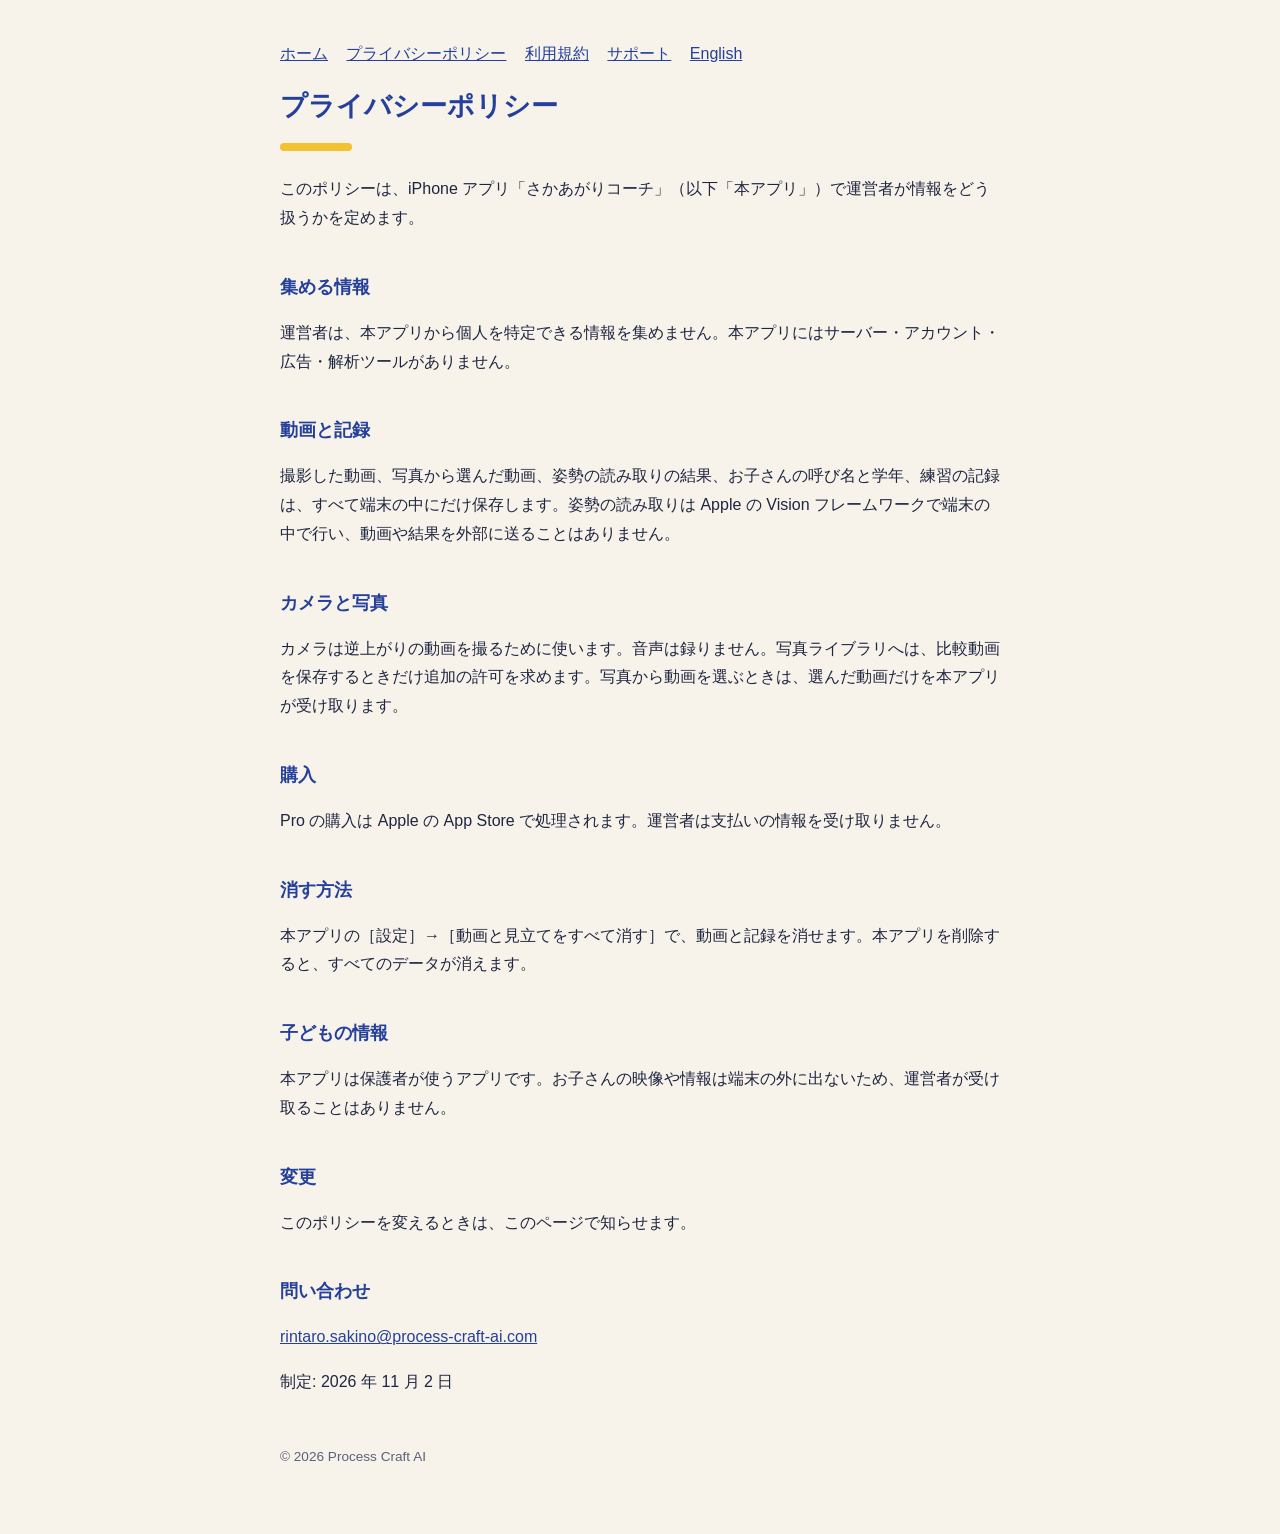
==== privacy.html @ dc2513de "さかあがりコーチの公開ページ（ja・en） Co-Authored-By: Claude Opus 5.5 (1M context) <noreply@anthropic.com>" ====
<!doctype html><html lang="ja"><head><meta charset="utf-8"><meta name="viewport" content="width=device-width,initial-scale=1">
<title>プライバシーポリシー | さかあがりコーチ</title><link rel="stylesheet" href="style.css"></head><body><main>
<nav><a href="index.html">ホーム</a> <a href="privacy.html">プライバシーポリシー</a> <a href="terms.html">利用規約</a> <a href="support.html">サポート</a> <a href="en/privacy.html">English</a></nav>
<h1>プライバシーポリシー</h1><div class="bar"></div><p>このポリシーは、iPhone アプリ「さかあがりコーチ」（以下「本アプリ」）で運営者が情報をどう扱うかを定めます。</p>
<h2>集める情報</h2><p>運営者は、本アプリから個人を特定できる情報を集めません。本アプリにはサーバー・アカウント・広告・解析ツールがありません。</p>
<h2>動画と記録</h2><p>撮影した動画、写真から選んだ動画、姿勢の読み取りの結果、お子さんの呼び名と学年、練習の記録は、すべて端末の中にだけ保存します。姿勢の読み取りは Apple の Vision フレームワークで端末の中で行い、動画や結果を外部に送ることはありません。</p>
<h2>カメラと写真</h2><p>カメラは逆上がりの動画を撮るために使います。音声は録りません。写真ライブラリへは、比較動画を保存するときだけ追加の許可を求めます。写真から動画を選ぶときは、選んだ動画だけを本アプリが受け取ります。</p>
<h2>購入</h2><p>Pro の購入は Apple の App Store で処理されます。運営者は支払いの情報を受け取りません。</p>
<h2>消す方法</h2><p>本アプリの［設定］→［動画と見立てをすべて消す］で、動画と記録を消せます。本アプリを削除すると、すべてのデータが消えます。</p>
<h2>子どもの情報</h2><p>本アプリは保護者が使うアプリです。お子さんの映像や情報は端末の外に出ないため、運営者が受け取ることはありません。</p>
<h2>変更</h2><p>このポリシーを変えるときは、このページで知らせます。</p>
<h2>問い合わせ</h2><p><a href="mailto:rintaro.sakino@process-craft-ai.com">rintaro.sakino@process-craft-ai.com</a></p><p>制定: 2026 年 11 月 2 日</p>
<footer>© 2026 Process Craft AI</footer></main></body></html>
---- style.css ----
body{margin:0;background:#F7F3EA;color:#1E2540;font-family:-apple-system,"Hiragino Sans","Hiragino Kaku Gothic ProN",sans-serif;line-height:1.8}
main{max-width:720px;margin:0 auto;padding:40px 22px 64px}h1{color:#24409A;font-size:1.7em;line-height:1.4}h2{color:#24409A;font-size:1.15em;margin-top:2em}
a{color:#24409A}.bar{height:8px;background:#F2C230;border-radius:4px;width:72px;margin:8px 0 24px}footer{margin-top:48px;font-size:.85em;color:#5C6178}
nav a{margin-right:14px}img.icon{width:96px;height:96px;border-radius:22px}
@media (prefers-color-scheme:dark){body{background:#121A33;color:#F1F3F9}h1,h2,a{color:#9FB3F2}footer{color:#A9B1C9}}
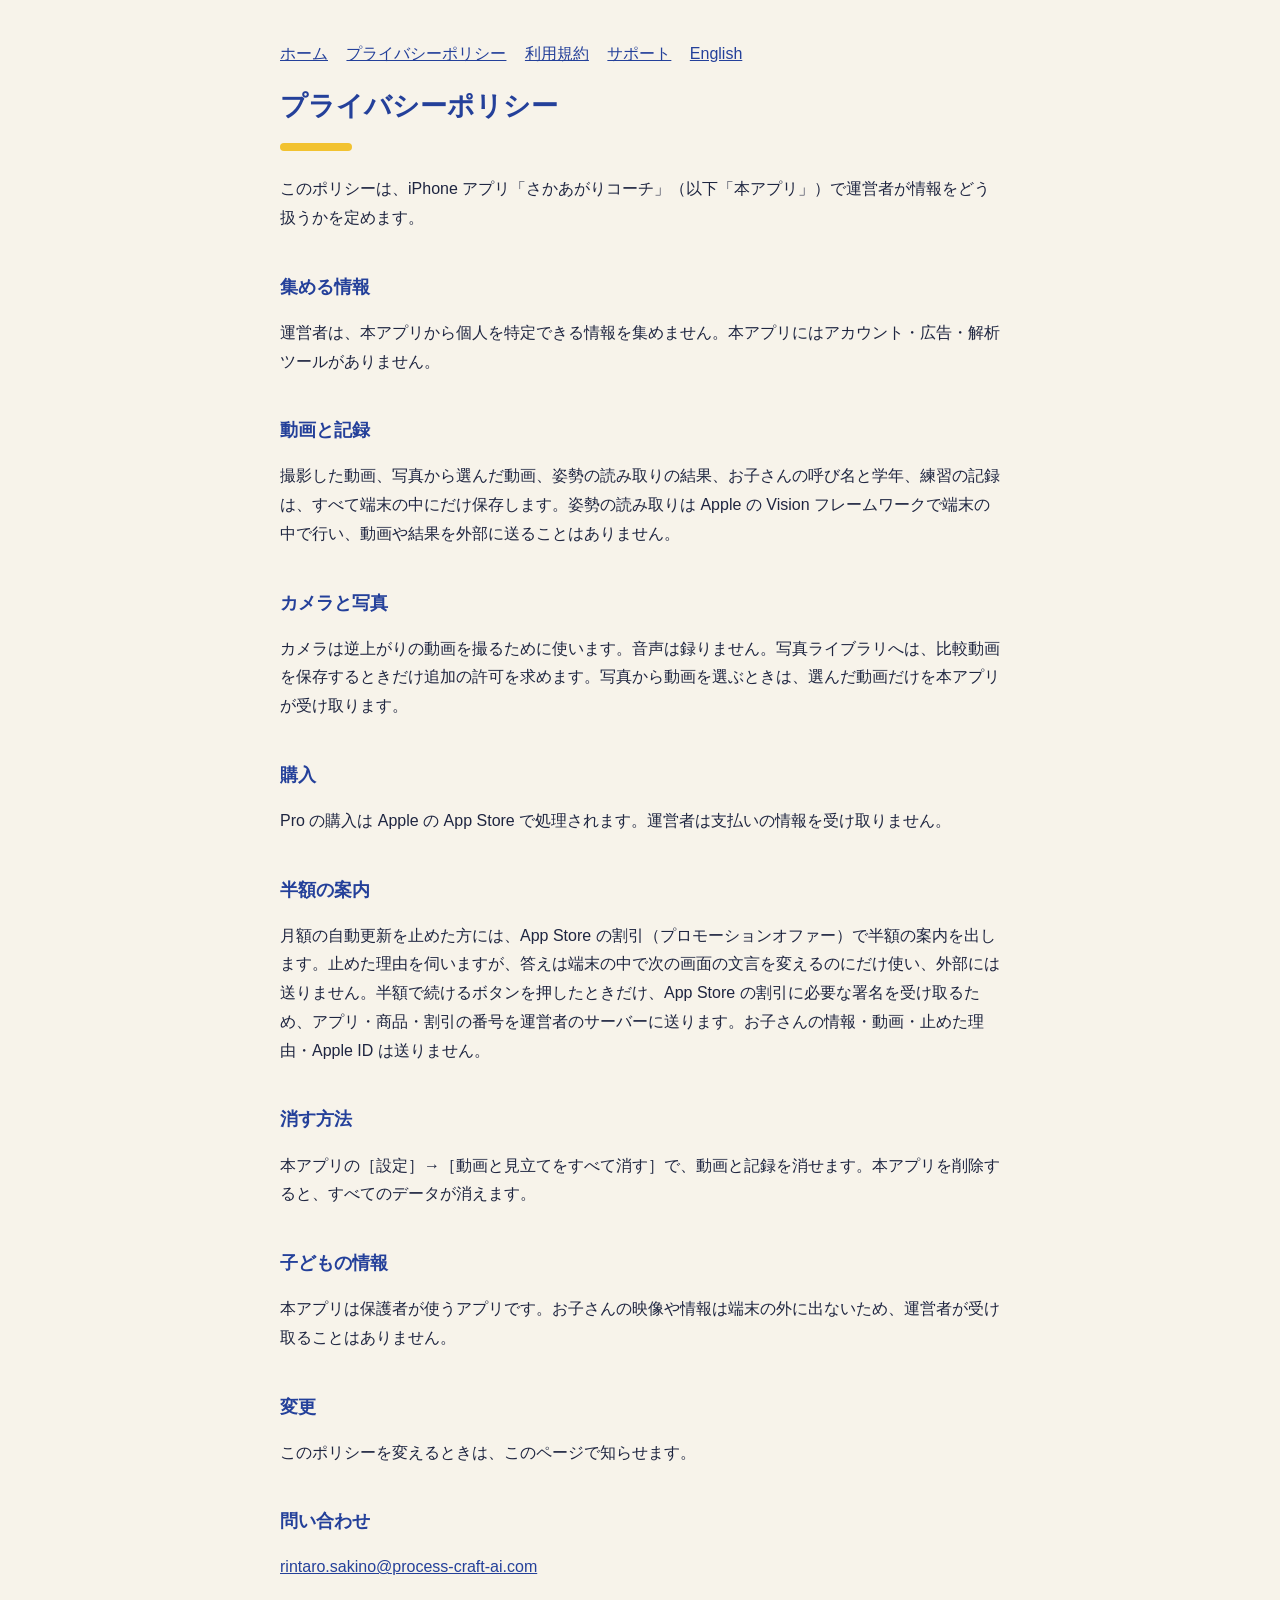
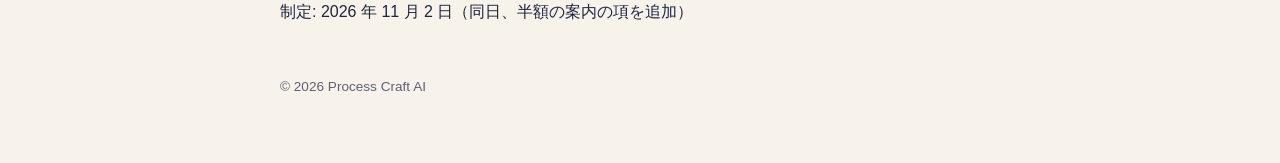
==== commit 2fcce4c1: "プライバシーポリシーに半額の案内の項を足す Co-Authored-By: Claude Opus 5.5 <noreply@anthropic.com>" ====
--- a/privacy.html
+++ b/privacy.html
@@ -2,12 +2,13 @@
 <title>プライバシーポリシー | さかあがりコーチ</title><link rel="stylesheet" href="style.css"></head><body><main>
 <nav><a href="index.html">ホーム</a> <a href="privacy.html">プライバシーポリシー</a> <a href="terms.html">利用規約</a> <a href="support.html">サポート</a> <a href="en/privacy.html">English</a></nav>
 <h1>プライバシーポリシー</h1><div class="bar"></div><p>このポリシーは、iPhone アプリ「さかあがりコーチ」（以下「本アプリ」）で運営者が情報をどう扱うかを定めます。</p>
-<h2>集める情報</h2><p>運営者は、本アプリから個人を特定できる情報を集めません。本アプリにはサーバー・アカウント・広告・解析ツールがありません。</p>
+<h2>集める情報</h2><p>運営者は、本アプリから個人を特定できる情報を集めません。本アプリにはアカウント・広告・解析ツールがありません。</p>
 <h2>動画と記録</h2><p>撮影した動画、写真から選んだ動画、姿勢の読み取りの結果、お子さんの呼び名と学年、練習の記録は、すべて端末の中にだけ保存します。姿勢の読み取りは Apple の Vision フレームワークで端末の中で行い、動画や結果を外部に送ることはありません。</p>
 <h2>カメラと写真</h2><p>カメラは逆上がりの動画を撮るために使います。音声は録りません。写真ライブラリへは、比較動画を保存するときだけ追加の許可を求めます。写真から動画を選ぶときは、選んだ動画だけを本アプリが受け取ります。</p>
 <h2>購入</h2><p>Pro の購入は Apple の App Store で処理されます。運営者は支払いの情報を受け取りません。</p>
+<h2>半額の案内</h2><p>月額の自動更新を止めた方には、App Store の割引（プロモーションオファー）で半額の案内を出します。止めた理由を伺いますが、答えは端末の中で次の画面の文言を変えるのにだけ使い、外部には送りません。半額で続けるボタンを押したときだけ、App Store の割引に必要な署名を受け取るため、アプリ・商品・割引の番号を運営者のサーバーに送ります。お子さんの情報・動画・止めた理由・Apple ID は送りません。</p>
 <h2>消す方法</h2><p>本アプリの［設定］→［動画と見立てをすべて消す］で、動画と記録を消せます。本アプリを削除すると、すべてのデータが消えます。</p>
 <h2>子どもの情報</h2><p>本アプリは保護者が使うアプリです。お子さんの映像や情報は端末の外に出ないため、運営者が受け取ることはありません。</p>
 <h2>変更</h2><p>このポリシーを変えるときは、このページで知らせます。</p>
-<h2>問い合わせ</h2><p><a href="mailto:rintaro.sakino@process-craft-ai.com">rintaro.sakino@process-craft-ai.com</a></p><p>制定: 2026 年 11 月 2 日</p>
+<h2>問い合わせ</h2><p><a href="mailto:rintaro.sakino@process-craft-ai.com">rintaro.sakino@process-craft-ai.com</a></p><p>制定: 2026 年 11 月 2 日（同日、半額の案内の項を追加）</p>
 <footer>© 2026 Process Craft AI</footer></main></body></html>
